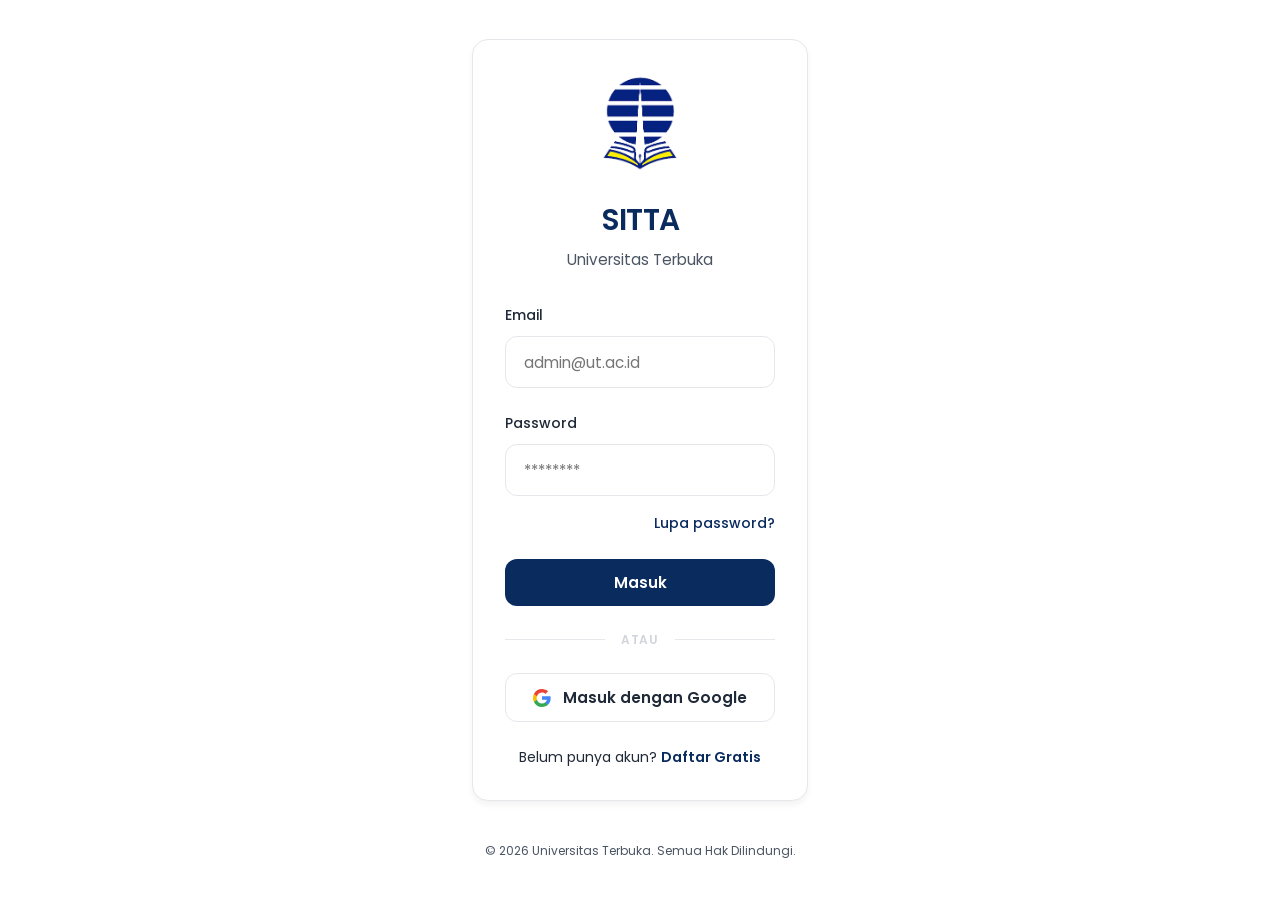
==== index.html @ 5a2b5687 "first commit" ====
<!DOCTYPE html>
<html lang="id">
<head>
    <meta charset="UTF-8">
    <meta name="viewport" content="width=device-width, initial-scale=1.0">
    <title>SITTA - Login</title>
    <link rel="stylesheet" href="css/style.css?v=3">
    <style>
        body {
            display: flex;
            align-items: center;
            justify-content: center;
            background-color: var(--white);
        }
        
        .login-container {
            width: 100%;
            max-width: 400px;
            padding: 2rem;
            text-align: center;
        }

        .login-card {
            background: var(--white);
            border: 1px solid var(--gray-200);
            border-radius: 16px;
            padding: 32px;
            box-shadow: var(--shadow-soft);
            text-align: left;
            margin-top: 0;
        }

        .login-logo {
            max-width: 100px;
            margin: 0 auto 1.5rem auto;
            display: block;
        }

        .login-header {
            margin-bottom: 2rem;
            text-align: left;
        }

        .login-header h1 {
            font-size: 1.85rem;
            margin-bottom: 0.25rem;
            letter-spacing: -0.025em;
        }

        .login-header p {
            color: var(--gray-600);
            font-size: 0.95rem;
        }

        .login-footer {
            margin-top: 1.5rem;
            text-align: center;
            font-size: 0.875rem;
        }

        .login-footer a {
            color: var(--ut-blue);
            text-decoration: none;
            font-weight: 600;
        }

        .login-footer a:hover {
            text-decoration: underline;
        }

        .error-message {
            background-color: #FEE2E2;
            color: var(--danger);
            padding: 1rem;
            border-radius: 12px;
            margin-bottom: 1.5rem;
            font-size: 0.875rem;
            display: none;
            text-align: center;
            border: 1px solid #FCA5A5;
            animation: fadeIn 0.3s ease-out;
        }
        
        .forgot-link {
            display: block;
            text-align: right;
            margin-top: -0.5rem;
            margin-bottom: 1.5rem;
            font-size: 0.875rem;
            color: var(--ut-blue);
            text-decoration: none;
            font-weight: 500;
        }

        .divider {
            display: flex;
            align-items: center;
            text-align: center;
            margin: 1.5rem 0;
            color: var(--gray-300);
            font-size: 0.75rem;
            font-weight: 600;
            text-transform: uppercase;
            letter-spacing: 0.05em;
        }

        .divider::before, .divider::after {
            content: '';
            flex: 1;
            border-bottom: 1px solid var(--gray-200);
        }

        .divider:not(:empty)::before {
            margin-right: 1rem;
        }

        .divider:not(:empty)::after {
            margin-left: 1rem;
        }

        .btn-google {
            background-color: var(--white);
            color: var(--gray-800);
            border: 1px solid var(--gray-200);
            width: 100%;
            margin-bottom: 1rem;
            display: flex;
            align-items: center;
            justify-content: center;
            gap: 0.75rem;
        }

        .btn-google:hover {
            background-color: var(--gray-50);
            border-color: var(--gray-300);
        }

        .login-copyright {
            margin-top: 2.5rem;
            color: var(--gray-600);
            font-size: 0.75rem;
            text-align: center;
        }

        .login-header-centered {
            text-align: center;
        }

        .btn-full-width {
            width: 100%;
        }

        .modal-description {
            margin: 1rem 0;
            color: var(--gray-600);
            font-size: 0.9rem;
        }

        .register-form-grid {
            display: grid;
            grid-template-columns: 1fr;
            gap: 1rem;
            margin-top: 1rem;
        }

        .form-group-no-margin {
            margin-bottom: 0;
        }
    </style>
</head>
<body>

    <div class="login-container fade-in">
        <div class="login-card">
            <img src="assets/logo-ut.png" alt="Logo UT" class="login-logo">
            <div class="login-header login-header-centered">
                <h1>SITTA</h1>
                <p>Universitas Terbuka</p>
            </div>

            <div id="errorMessage" class="error-message"></div>

            <form id="loginForm">
                <div class="form-group">
                    <label for="email">Email</label>
                    <input type="email" id="email" class="form-control" placeholder="admin@ut.ac.id" required>
                </div>
                <div class="form-group">
                    <label for="password">Password</label>
                    <input type="password" id="password" class="form-control" placeholder="********" required>
                </div>
                
                <a href="#" class="forgot-link" onclick="openModal('forgotModal')">Lupa password?</a>
                
                <button type="submit" class="btn btn-primary btn-full-width">Masuk</button>
            </form>

            <div class="divider">ATAU</div>

            <button type="button" class="btn btn-google" onclick="alert('Fitur masuk dengan Google akan segera hadir!')">
                <svg width="18" height="18" viewBox="0 0 18 18">
                    <path d="M17.64 9.2c0-.637-.057-1.251-.164-1.84H9v3.481h4.844c-.209 1.125-.843 2.078-1.796 2.717v2.258h2.908c1.702-1.567 2.684-3.874 2.684-6.615z" fill="#4285F4"/>
                    <path d="M9 18c2.43 0 4.467-.806 5.956-2.184l-2.908-2.258c-.806.54-1.837.86-3.048.86-2.344 0-4.328-1.584-5.036-3.711H.957v2.332A8.997 8.997 0 0 0 9 18z" fill="#34A853"/>
                    <path d="M3.964 10.712c-.18-.54-.282-1.117-.282-1.712s.102-1.173.282-1.712V4.956H.957a8.996 8.996 0 0 0 0 8.088l3.007-2.332z" fill="#FBBC05"/>
                    <path d="M9 3.58c1.321 0 2.508.454 3.44 1.345l2.582-2.58C13.463.891 11.426 0 9 0A8.997 8.997 0 0 0 .957 4.956L3.964 7.29C4.672 5.163 6.656 3.58 9 3.58z" fill="#EA4335"/>
                </svg>
                Masuk dengan Google
            </button>

            <div class="login-footer">
                <p>Belum punya akun? <a href="#" onclick="openModal('registerModal')">Daftar Gratis</a></p>
            </div>
        </div>
        
        <p class="login-copyright">© 2026 Universitas Terbuka. Semua Hak Dilindungi.</p>
    </div>

    <!-- Modals -->
    <div id="forgotModal" class="modal-overlay">
        <div class="modal-content">
            <span class="modal-close" onclick="closeModal('forgotModal')">&times;</span>
            <h2>Reset Password</h2>
            <p class="modal-description">Masukkan email Anda untuk menerima instruksi reset password.</p>
            <div class="form-group">
                <label>Email Terdaftar</label>
                <input type="email" class="form-control" placeholder="nama@email.com">
            </div>
            <button type="button" class="btn btn-primary btn-full-width" onclick="alert('Instruksi telah dikirim!'); closeModal('forgotModal')">Kirim Instruksi</button>
        </div>
    </div>

    <div id="registerModal" class="modal-overlay">
        <div class="modal-content">
            <span class="modal-close" onclick="closeModal('registerModal')">&times;</span>
            <h2>Pendaftaran Akun</h2>
            <div class="register-form-grid">
                <div class="form-group form-group-no-margin">
                    <label>Nama Lengkap</label>
                    <input type="text" class="form-control" placeholder="Nama Anda">
                </div>
                <div class="form-group form-group-no-margin">
                    <label>Email</label>
                    <input type="email" class="form-control" placeholder="email@ut.ac.id">
                </div>
                <div class="form-group">
                    <label>Password</label>
                    <input type="password" class="form-control" placeholder="********">
                </div>
            </div>
            <button type="button" class="btn btn-primary btn-full-width" onclick="alert('Pendaftaran berhasil! Silakan login.');">Daftar Sekarang</button>
        </div>
    </div>

    <script src="js/data.js?v=3"></script>
    <script src="js/script.js?v=3"></script>
    <script>
        document.getElementById('loginForm').addEventListener('submit', function(e) {
            e.preventDefault();
            const email = document.getElementById('email').value;
            const password = document.getElementById('password').value;
            const errorDiv = document.getElementById('errorMessage');

            if (email === "admin@ut.ac.id" && password === "123456") {
                localStorage.setItem('user', JSON.stringify({ name: "Admin UT", email: email }));
                window.location.href = "dashboard.html";
            } else {
                errorDiv.textContent = "Email/password yang anda masukkan salah";
                errorDiv.style.display = "block";
                setTimeout(() => { errorDiv.style.display = "none"; }, 3000);
            }
        });
    </script>
</body>
</html>
---- css/style.css ----
@import url('https://fonts.googleapis.com/css2?family=Poppins:wght@300;400;500;600;700&display=swap');

:root {
    --ut-blue: #0A2B5E;
    --ut-blue-dark: #071D3D;
    --ut-blue-light: #1E40AF;
    --white: #FFFFFF;
    --gray-50: #F9FAFB;
    --gray-100: #F3F4F6;
    --gray-200: #E5E7EB;
    --gray-300: #D1D5DB;
    --gray-600: #4B5563;
    --gray-800: #1F2937;
    --success: #10B981;
    --warning: #F59E0B;
    --danger: #EF4444;
    --shadow-soft: 0 4px 6px rgba(0, 0, 0, 0.05);
    --shadow-md: 0 10px 15px -3px rgba(0, 0, 0, 0.1);
    --transition: all 0.3s cubic-bezier(0.4, 0, 0.2, 1);
}

* {
    margin: 0;
    padding: 0;
    box-sizing: border-box;
    font-family: 'Poppins', sans-serif;
}

body {
    background-color: var(--white);
    color: var(--gray-800);
    line-height: 1.6;
    min-height: 100vh;
}

/* Typography */
h1, h2, h3, h4 {
    color: var(--ut-blue);
    font-weight: 600;
}

/* Layout Components */
.navbar {
    background-color: var(--white);
    border-bottom: 1px solid var(--gray-200);
    padding: 0.75rem 2rem;
    display: flex;
    justify-content: space-between;
    align-items: center;
    position: sticky;
    top: 0;
    z-index: 100;
}

.logo-container {
    display: flex;
    align-items: center;
    gap: 1rem;
}

.logo-container img {
    height: 40px;
}

.logo-text {
    font-size: 1.25rem;
    font-weight: 700;
    color: var(--ut-blue);
    letter-spacing: -0.01em;
}

.nav-links {
    display: flex;
    gap: 2rem;
}

.nav-links a {
    color: var(--gray-600);
    text-decoration: none;
    font-weight: 500;
    font-size: 0.95rem;
    transition: var(--transition);
}

.nav-links a:hover, .nav-links a.active {
    color: var(--ut-blue);
}

/* Sidebar for dashboard */
.dashboard-layout {
    display: flex;
    min-height: calc(100vh - 65px);
}

.sidebar {
    width: 280px;
    background: var(--white);
    border-right: 1px solid var(--gray-200);
    padding: 2.5rem 1.5rem;
    display: flex;
    flex-direction: column;
    gap: 0.75rem;
}

.sidebar-link {
    display: flex;
    align-items: center;
    padding: 0.85rem 1.25rem;
    border-radius: 12px;
    color: var(--gray-600);
    text-decoration: none;
    font-weight: 500;
    transition: var(--transition);
}

.sidebar-link:hover {
    background-color: var(--gray-50);
    color: var(--ut-blue);
}

.sidebar-link.active {
    background-color: var(--gray-100);
    color: var(--ut-blue);
}

/* Dropdown Menu */
.sidebar-dropdown, .sidebar {
    display: none;
}

.nav-dropdown {
    position: relative;
    display: inline-block;
}

.nav-dropdown-content {
    display: none;
    position: absolute;
    background-color: var(--white);
    min-width: 200px;
    box-shadow: var(--shadow-md);
    border-radius: 12px;
    z-index: 1000;
    top: 100%;
    right: 0;
    padding: 0.5rem 0;
    border: 1px solid var(--gray-200);
}

.nav-dropdown-content a {
    color: var(--gray-800) !important;
    padding: 0.75rem 1.25rem;
    display: block;
    font-size: 0.9rem;
}

.nav-dropdown-content a:hover {
    background-color: var(--gray-50);
}

.nav-dropdown:hover .nav-dropdown-content {
    display: block;
}

.logout-link {
    color: var(--danger) !important;
    font-weight: 600 !important;
}

/* Cards */
.card {
    background: var(--white);
    border: 1px solid var(--gray-200);
    border-radius: 16px;
    padding: 24px;
    box-shadow: var(--shadow-soft);
    margin-bottom: 24px;
    transition: var(--transition);
}

.card:hover {
    box-shadow: var(--shadow-md);
}

/* Buttons */
.btn {
    padding: 0.75rem 1.5rem;
    border-radius: 12px;
    font-weight: 600;
    cursor: pointer;
    border: none;
    transition: var(--transition);
    display: inline-flex;
    align-items: center;
    justify-content: center;
    gap: 0.5rem;
    font-size: 0.95rem;
}

.btn-primary {
    background-color: var(--ut-blue);
    color: var(--white);
}

.btn-primary:hover {
    background-color: var(--ut-blue-dark);
    transform: translateY(-1px);
}

.btn-secondary {
    background-color: var(--gray-100);
    color: var(--gray-800);
}

.btn-secondary:hover {
    background-color: var(--gray-200);
}

.btn-danger {
    background-color: #EF4444;
    color: white;
}

.btn-danger:hover {
    background-color: #DC2626;
    transform: translateY(-1px);
}

.btn-sm {
    padding: 0.5rem 1rem;
    font-size: 0.85rem;
}

.btn-light {
    background-color: var(--ut-blue-light);
    color: white;
}

.btn-light:hover {
    background-color: var(--ut-blue-dark);
    transform: translateY(-1px);
}

/* Main Content & Header */
.main-content {
    flex: 1;
    padding: 2rem;
    overflow-y: auto;
}

.page-header {
    display: flex;
    justify-content: space-between;
    align-items: center;
    margin-bottom: 2rem;
    flex-wrap: wrap;
    gap: 1rem;
}

.page-header > div {
    flex: 1;
    min-width: 250px;
}

.page-header h1 {
    margin: 0;
}

.page-header p {
    margin: 0.5rem 0 0 0;
    color: var(--gray-600);
}

/* Tables */
.table-container {
    width: 100%;
    overflow-x: auto;
}

table {
    width: 100%;
    border-collapse: separate;
    border-spacing: 0;
    margin: 1rem 0;
}

th {
    background-color: var(--gray-50);
    text-align: left;
    padding: 1rem;
    font-weight: 600;
    color: var(--gray-600);
    border-bottom: 1px solid var(--gray-200);
    font-size: 0.85rem;
    text-transform: uppercase;
    letter-spacing: 0.025em;
}

.table-actions-header {
    text-align: center;
}

td {
    padding: 1.25rem 1rem;
    border-bottom: 1px solid var(--gray-100);
    font-size: 0.95rem;
}

.table-actions {
    text-align: center;
    display: flex;
    gap: 0.5rem;
    justify-content: center;
    flex-wrap: wrap;
}

.table-actions .btn {
    margin: 0;
}

.status-badge {
    background: var(--gray-100);
    padding: 0.25rem 0.75rem;
    border-radius: 20px;
    font-size: 0.8rem;
    display: inline-block;
}

tr:last-child td {
    border-bottom: none;
}

/* Form controls */
.form-group {
    margin-bottom: 1.5rem;
}

.form-group label {
    display: block;
    margin-bottom: 0.6rem;
    font-weight: 500;
    font-size: 0.875rem;
    color: var(--gray-800);
}

.form-control {
    width: 100%;
    padding: 0.85rem 1.1rem;
    border: 1px solid var(--gray-200);
    border-radius: 12px;
    outline: none;
    font-size: 0.95rem;
    transition: var(--transition);
    background-color: var(--white);
}

.form-control:focus {
    border-color: var(--ut-blue);
    box-shadow: 0 0 0 4px rgba(10, 43, 94, 0.05);
}

/* Modals */
.modal-overlay {
    position: fixed;
    top: 0;
    left: 0;
    right: 0;
    bottom: 0;
    background: rgba(0, 0, 0, 0.4);
    display: none;
    justify-content: center;
    align-items: flex-start;
    padding: 2rem 1rem;
    overflow-y: auto;
    z-index: 1000;
    -webkit-backdrop-filter: blur(8px);
    backdrop-filter: blur(8px);
    animation: fadeIn 0.2s ease-out;
}

.modal-content {
    background: var(--white);
    padding: 2.5rem;
    border-radius: 24px;
    width: 100%;
    max-width: 450px;
    box-shadow: 0 25px 50px -12px rgba(0, 0, 0, 0.25);
    position: relative;
    margin: auto;
    animation: slideIn 0.3s cubic-bezier(0.16, 1, 0.3, 1);
}

@keyframes fadeIn {
    from { opacity: 0; }
    to { opacity: 1; }
}

@keyframes slideIn {
    from { transform: translateY(20px); opacity: 0; }
    to { transform: translateY(0); opacity: 1; }
}

.modal-close {
    position: absolute;
    top: 1.5rem;
    right: 1.5rem;
    cursor: pointer;
    font-size: 1.25rem;
    color: var(--gray-600);
}

/* Form Layout */
.form-row {
    display: grid;
    grid-template-columns: 1fr 1fr;
    gap: 1rem;
}

.form-row-full {
    display: grid;
    grid-template-columns: 1fr;
    gap: 1rem;
}

.form-actions {
    display: flex;
    gap: 1rem;
    margin-top: 1rem;
}

.form-actions .btn {
    flex: 1;
}

.btn-submit-primary {
    flex: 2 !important;
}

/* Modal Headers */
.modal-header {
    color: var(--ut-blue);
    margin-bottom: 1rem;
}

.modal-header-delete {
    color: #EF4444;
    margin-bottom: 1rem;
}

/* Modal Image Preview */
.image-preview-container {
    text-align: center;
    margin-bottom: 1.5rem;
    background: var(--gray-50);
    border-radius: 12px;
    padding: 1rem;
}

.image-preview-container img {
    max-height: 150px;
    border-radius: 8px;
    box-shadow: var(--shadow-soft);
}

/* Form Spacing */
.form-section {
    margin-top: 1.5rem;
}

.form-submit {
    width: 100%;
}

/* Delete Confirmation */
.delete-confirm-text {
    color: var(--gray-700);
    margin-bottom: 1.5rem;
}

.delete-confirm-actions {
    display: flex;
    gap: 1rem;
    justify-content: flex-end;
}

.delete-confirm-modal .modal-content {
    max-width: 400px;
}

/* Notifications */
#successToast {
    position: fixed;
    bottom: 2rem;
    right: 2rem;
    background: var(--success);
    color: white;
    padding: 1rem 2rem;
    border-radius: 12px;
    display: none;
    box-shadow: var(--shadow-md);
    z-index: 2000;
    animation: slideIn 0.3s ease-out;
}

/* Mobile Interactivity Drawer & Responsive */
@media (max-width: 768px) {
    .dashboard-layout {
        flex-direction: column;
    }

    .sidebar {
        position: fixed;
        left: -280px;
        top: 65px;
        height: calc(100vh - 65px);
        z-index: 1000;
        transition: var(--transition);
        box-shadow: var(--shadow-md);
        width: 280px;
        background: var(--white);
        display: flex;
    }

    .sidebar.show {
        left: 0;
    }

    .sidebar-overlay {
        display: none;
        position: fixed;
        top: 65px;
        left: 0;
        right: 0;
        bottom: 0;
        background: rgba(0, 0, 0, 0.3);
        z-index: 999;
        -webkit-backdrop-filter: blur(2px);
        backdrop-filter: blur(2px);
    }

    .sidebar-overlay.show {
        display: block;
    }

    .hamburger {
        display: block !important;
        font-size: 1.5rem;
        cursor: pointer;
        color: var(--ut-blue);
        margin-right: 1rem;
    }

    .nav-links {
        display: none;
    }

    main {
        padding: 1rem !important;
    }

    .card {
        padding: 1rem;
        border-radius: 12px;
    }

    .table-container {
        margin: 0 -1rem;
    }

    table {
        display: block;
        overflow-x: auto;
        white-space: nowrap;
    }
}

/* Dashboard Main Content */
main {
    flex: 1;
    padding: 2rem;
    overflow-y: auto;
}

.dashboard-header {
    margin-bottom: 2rem;
}

.dashboard-header p {
    color: var(--gray-600);
}

/* Monitoring Section */
.monitoring-section {
    margin-bottom: 2.5rem;
}

.monitoring-section h2 {
    margin-bottom: 1rem;
}

.monitoring-grid {
    display: grid;
    grid-template-columns: repeat(auto-fit, minmax(240px, 1fr));
    gap: 1.5rem;
}

.monitoring-card {
    border-left: 5px solid var(--ut-blue);
}

.card-status {
    font-size: 0.875rem;
    color: var(--gray-600);
    margin-bottom: 0.5rem;
}

.card-number {
    font-size: 2rem;
    font-weight: 700;
    color: var(--ut-blue);
}

.progress-container {
    margin-top: 1rem;
}

.progress-bar {
    height: 4px;
    border-radius: 2px;
    transition: var(--transition);
}

/* Section Grid */
.sections-grid {
    display: grid;
    grid-template-columns: 1fr;
    gap: 2rem;
}

/* Status Badges */
.status-restock {
    color: var(--danger);
    font-weight: 600;
}

.status-aman {
    color: var(--success);
}

.status-badge {
    padding: 0.25rem 0.5rem;
    border-radius: 0.25rem;
    background: var(--gray-100);
    font-size: 0.8rem;
}

.hamburger {
    display: none;
}
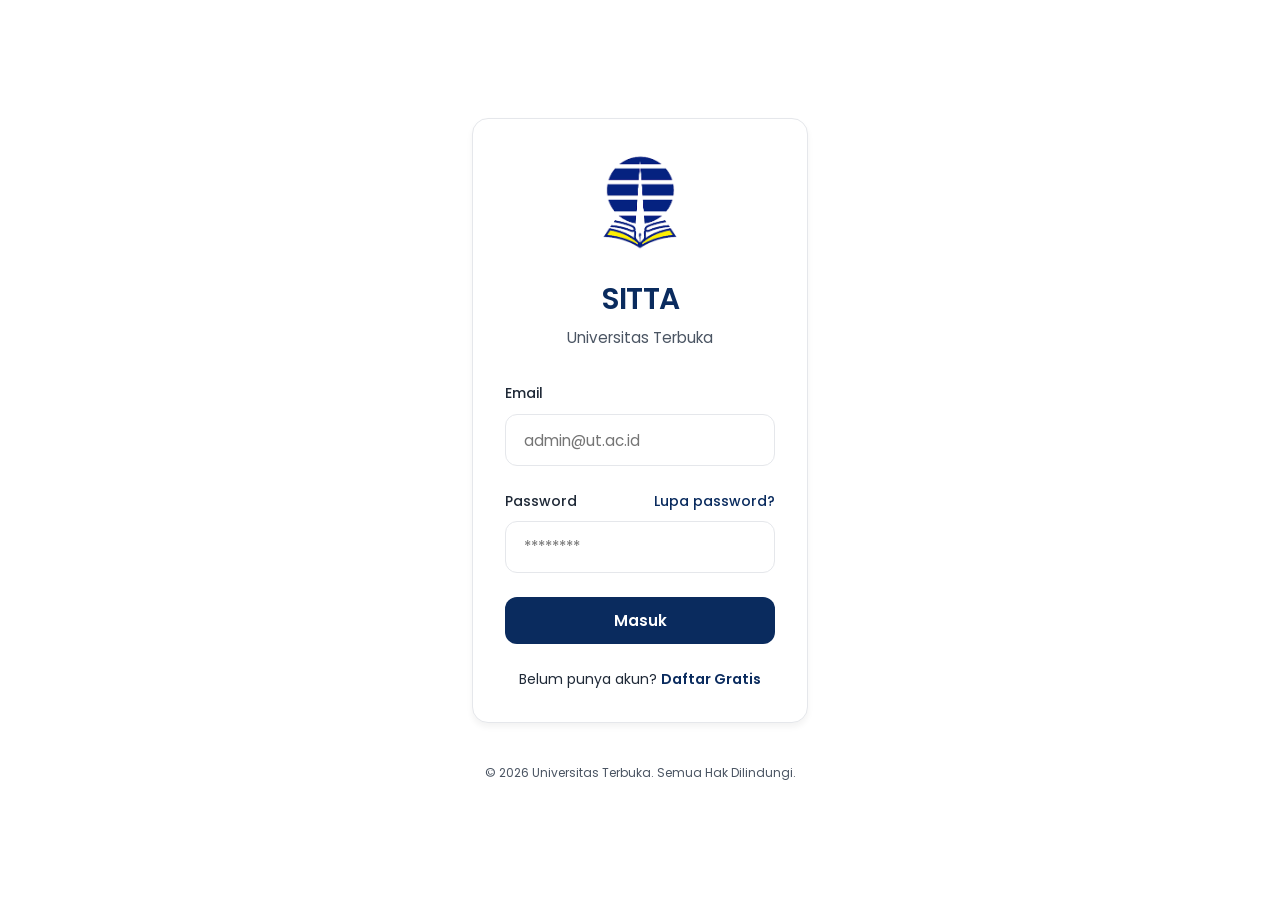
==== commit 63a982a2: "Update layout and remove reset buttons" ====
--- a/index.html
+++ b/index.html
@@ -186,26 +186,16 @@
                     <input type="email" id="email" class="form-control" placeholder="admin@ut.ac.id" required>
                 </div>
                 <div class="form-group">
-                    <label for="password">Password</label>
+                    <div style="display: flex; justify-content: space-between; align-items: center; margin-bottom: 0.5rem;">
+                        <label for="password" style="margin-bottom: 0;">Password</label>
+                        <a href="#" class="forgot-link" onclick="openModal('forgotModal')" style="margin: 0;">Lupa password?</a>
+                    </div>
                     <input type="password" id="password" class="form-control" placeholder="********" required>
                 </div>
-                
-                <a href="#" class="forgot-link" onclick="openModal('forgotModal')">Lupa password?</a>
                 
                 <button type="submit" class="btn btn-primary btn-full-width">Masuk</button>
             </form>
 
-            <div class="divider">ATAU</div>
-
-            <button type="button" class="btn btn-google" onclick="alert('Fitur masuk dengan Google akan segera hadir!')">
-                <svg width="18" height="18" viewBox="0 0 18 18">
-                    <path d="M17.64 9.2c0-.637-.057-1.251-.164-1.84H9v3.481h4.844c-.209 1.125-.843 2.078-1.796 2.717v2.258h2.908c1.702-1.567 2.684-3.874 2.684-6.615z" fill="#4285F4"/>
-                    <path d="M9 18c2.43 0 4.467-.806 5.956-2.184l-2.908-2.258c-.806.54-1.837.86-3.048.86-2.344 0-4.328-1.584-5.036-3.711H.957v2.332A8.997 8.997 0 0 0 9 18z" fill="#34A853"/>
-                    <path d="M3.964 10.712c-.18-.54-.282-1.117-.282-1.712s.102-1.173.282-1.712V4.956H.957a8.996 8.996 0 0 0 0 8.088l3.007-2.332z" fill="#FBBC05"/>
-                    <path d="M9 3.58c1.321 0 2.508.454 3.44 1.345l2.582-2.58C13.463.891 11.426 0 9 0A8.997 8.997 0 0 0 .957 4.956L3.964 7.29C4.672 5.163 6.656 3.58 9 3.58z" fill="#EA4335"/>
-                </svg>
-                Masuk dengan Google
-            </button>
 
             <div class="login-footer">
                 <p>Belum punya akun? <a href="#" onclick="openModal('registerModal')">Daftar Gratis</a></p>
--- a/css/style.css
+++ b/css/style.css
@@ -75,15 +75,46 @@
 }
 
 .nav-links a {
-    color: var(--gray-600);
+    color: #000000; /* Warna hitam untuk yang tidak diklik */
     text-decoration: none;
-    font-weight: 500;
+    font-weight: 600;
     font-size: 0.95rem;
     transition: var(--transition);
-}
-
-.nav-links a:hover, .nav-links a.active {
-    color: var(--ut-blue);
+    position: relative; /* Dibutuhkan untuk animasi garis */
+    padding-bottom: 4px; /* Memberi jarak antara teks dan garis */
+}
+
+/* Membuat elemen garis di bawah teks */
+.nav-links a::after {
+    content: '';
+    position: absolute;
+    width: 0; /* Lebar awal 0 (tidak terlihat) */
+    height: 3px; /* Ketebalan garis */
+    bottom: 0;
+    left: 0;
+    background-color: #2563EB; /* Biru terang agar jelas terlihat */
+    transition: width 0.3s ease-out; /* Efek animasi pelebaran garis */
+    border-radius: 2px;
+}
+
+.nav-links a:hover {
+    color: #2563EB;
+}
+
+/* Menampilkan garis penuh (100%) saat aktif atau diklik */
+.nav-links a.active {
+    color: #2563EB !important; /* Warna biru terang agar tidak disangka hitam */
+}
+.nav-links a.active::after {
+    width: 100%;
+}
+
+/* Keluar (tetap menggunakan merah agar jelas sebagai tombol logout) */
+.nav-links a.logout-link {
+    color: var(--danger) !important;
+}
+.nav-links a.logout-link:hover { 
+    color: #DC2626 !important; 
 }
 
 /* Sidebar for dashboard */
